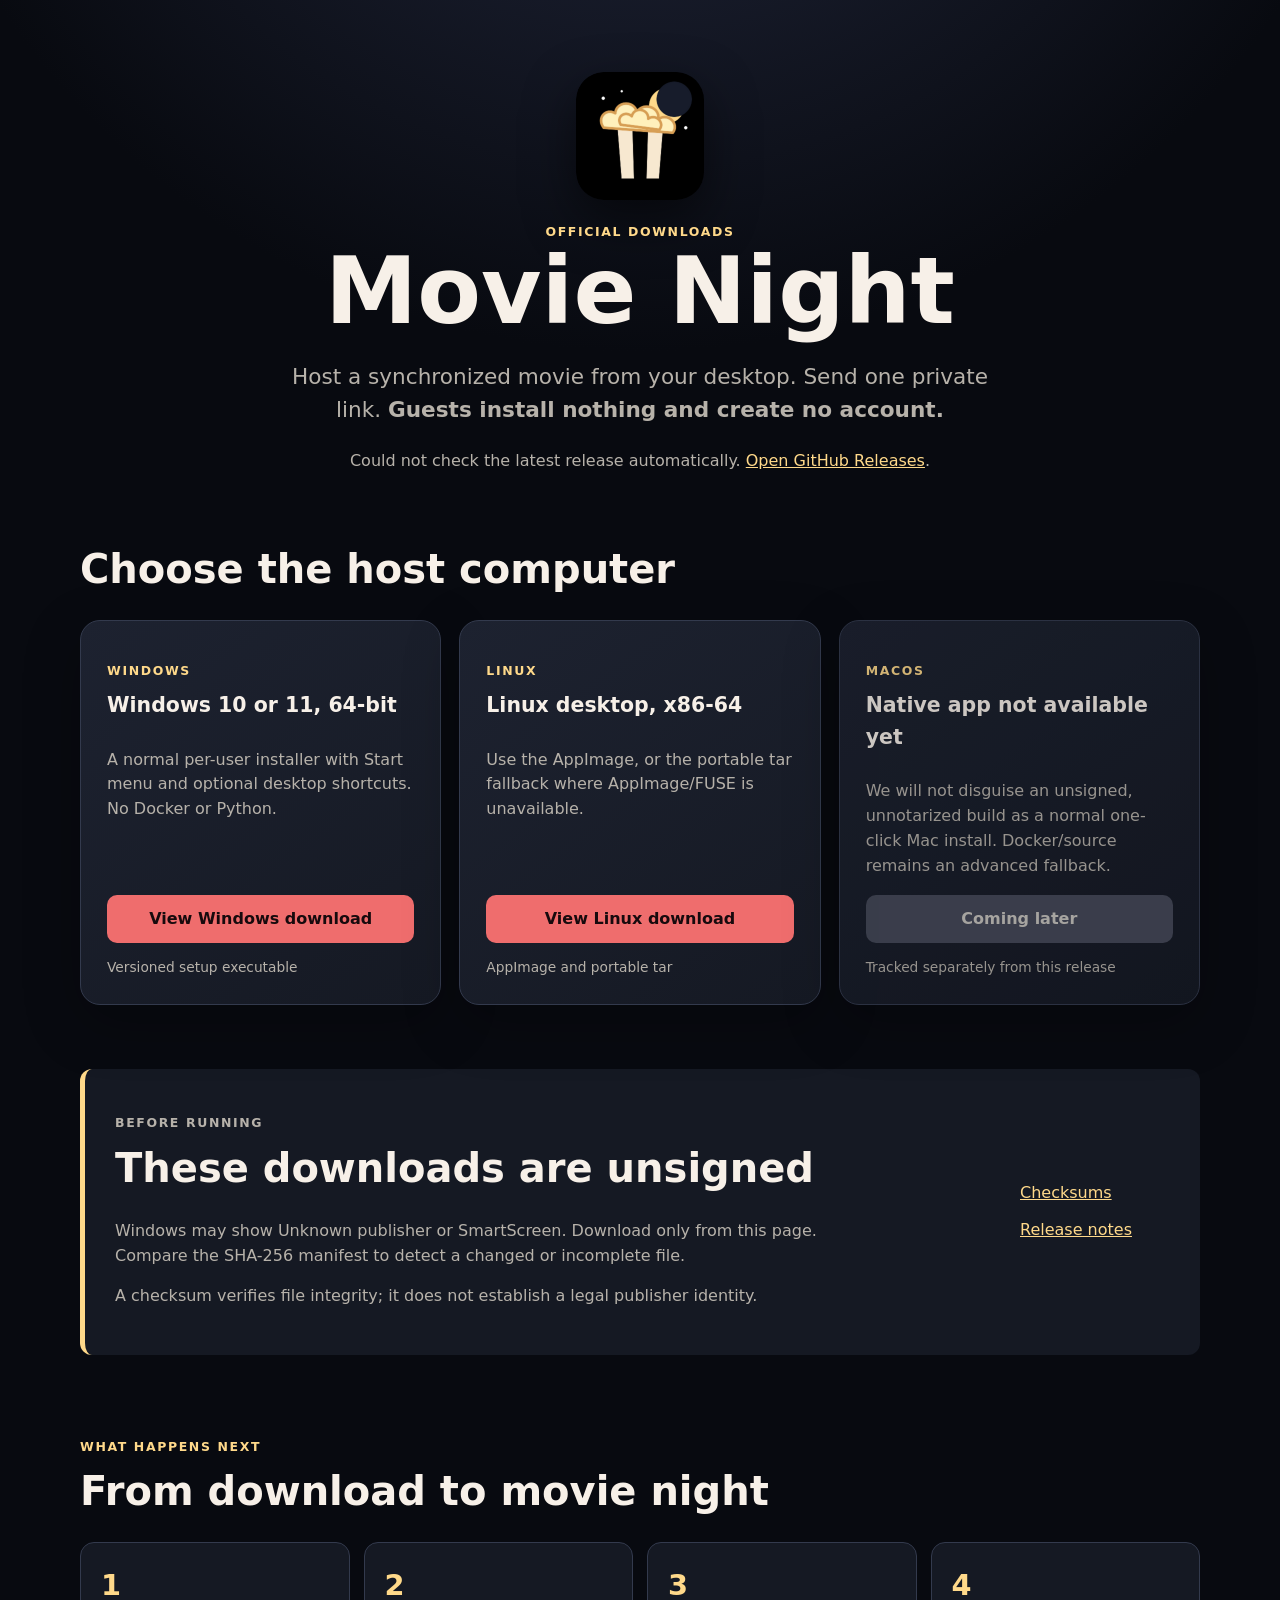
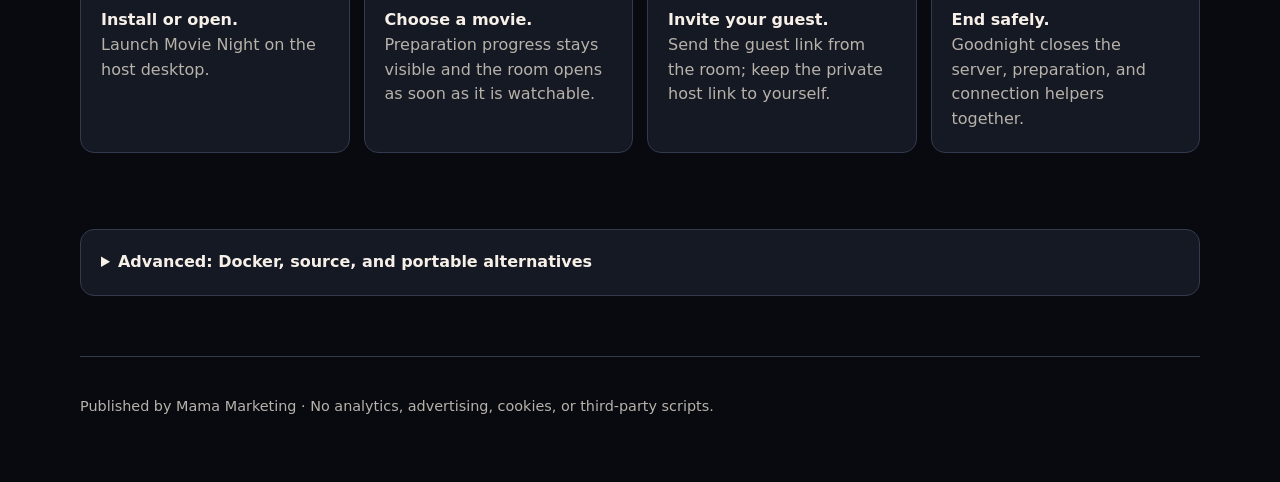
==== index.html @ a57bed76 "docs: launch Movie Night download site" ====
<!doctype html>
<html lang="en">
<head>
  <meta charset="utf-8">
  <meta name="viewport" content="width=device-width, initial-scale=1">
  <meta name="description" content="Official unsigned downloads for Movie Night — host a synchronized movie from your desktop; guests install nothing.">
  <meta name="color-scheme" content="dark">
  <title>Get Movie Night</title>
  <link rel="icon" href="movie-night.png">
  <link rel="stylesheet" href="styles.css">
</head>
<body>
  <header class="hero">
    <img class="logo" src="movie-night.png" width="128" height="128" alt="">
    <p class="eyebrow">Official downloads</p>
    <h1>Movie Night</h1>
    <p class="lede">Host a synchronized movie from your desktop. Send one private link. <strong>Guests install nothing and create no account.</strong></p>
    <p id="release-status" class="release-status" role="status" aria-live="polite">Checking the latest release…</p>
  </header>

  <main>
    <section aria-labelledby="choose-heading">
      <h2 id="choose-heading">Choose the host computer</h2>
      <div class="platforms">
        <article class="card">
          <p class="platform">Windows</p>
          <h3>Windows 10 or 11, 64-bit</h3>
          <p>A normal per-user installer with Start menu and optional desktop shortcuts. No Docker or Python.</p>
          <a id="windows-download" class="button" href="https://github.com/monirul-islam-47/movie-night/releases/latest">View Windows download</a>
          <p id="windows-meta" class="meta">Versioned setup executable</p>
        </article>

        <article class="card">
          <p class="platform">Linux</p>
          <h3>Linux desktop, x86-64</h3>
          <p>Use the AppImage, or the portable tar fallback where AppImage/FUSE is unavailable.</p>
          <a id="linux-download" class="button" href="https://github.com/monirul-islam-47/movie-night/releases/latest">View Linux download</a>
          <p id="linux-meta" class="meta">AppImage and portable tar</p>
        </article>

        <article class="card unavailable">
          <p class="platform">macOS</p>
          <h3>Native app not available yet</h3>
          <p>We will not disguise an unsigned, unnotarized build as a normal one-click Mac install. Docker/source remains an advanced fallback.</p>
          <span class="button disabled" aria-disabled="true">Coming later</span>
          <p class="meta">Tracked separately from this release</p>
        </article>
      </div>
    </section>

    <section class="trust" aria-labelledby="trust-heading">
      <div>
        <p class="eyebrow">Before running</p>
        <h2 id="trust-heading">These downloads are unsigned</h2>
        <p>Windows may show Unknown publisher or SmartScreen. Download only from this page. Compare the SHA-256 manifest to detect a changed or incomplete file.</p>
        <p>A checksum verifies file integrity; it does not establish a legal publisher identity.</p>
      </div>
      <div class="trust-actions">
        <a id="checksums-download" href="https://github.com/monirul-islam-47/movie-night/releases/latest">Checksums</a>
        <a href="https://github.com/monirul-islam-47/movie-night/releases/latest">Release notes</a>
      </div>
    </section>

    <section class="steps" aria-labelledby="steps-heading">
      <p class="eyebrow">What happens next</p>
      <h2 id="steps-heading">From download to movie night</h2>
      <ol>
        <li><strong>Install or open.</strong> Launch Movie Night on the host desktop.</li>
        <li><strong>Choose a movie.</strong> Preparation progress stays visible and the room opens as soon as it is watchable.</li>
        <li><strong>Invite your guest.</strong> Send the guest link from the room; keep the private host link to yourself.</li>
        <li><strong>End safely.</strong> Goodnight closes the server, preparation, and connection helpers together.</li>
      </ol>
    </section>

    <details class="advanced">
      <summary>Advanced: Docker, source, and portable alternatives</summary>
      <p>Docker and source remain supported for technical hosts and as the temporary macOS fallback. The Linux portable tar is available beside the AppImage.</p>
      <p><a href="https://github.com/monirul-islam-47/movie-night/releases/latest">Open all release assets</a></p>
    </details>
  </main>

  <footer>
    <p>Published by Mama Marketing · No analytics, advertising, cookies, or third-party scripts.</p>
  </footer>
  <script src="downloads.js" defer></script>
</body>
</html>
---- styles.css ----
:root {
  color-scheme: dark;
  --bg: #080a10;
  --panel: #151923;
  --panel-2: #1d2230;
  --text: #f7f0e8;
  --muted: #b7b2aa;
  --accent: #ffd98a;
  --red: #ef6d6d;
  --border: #333a4d;
  font-family: Inter, ui-sans-serif, system-ui, -apple-system, BlinkMacSystemFont, "Segoe UI", sans-serif;
}

* { box-sizing: border-box; }
body { margin: 0; background: radial-gradient(circle at 50% -20%, #252b42 0, var(--bg) 48rem); color: var(--text); line-height: 1.55; }
a { color: var(--accent); }
.hero, main, footer { width: min(1120px, calc(100% - 32px)); margin-inline: auto; }
.hero { padding: 72px 0 48px; text-align: center; }
.logo { border-radius: 28px; box-shadow: 0 20px 50px #0008; }
.eyebrow, .platform { margin: 14px 0 4px; color: var(--accent); font-size: .78rem; font-weight: 800; letter-spacing: .13em; text-transform: uppercase; }
h1 { margin: 0; font-size: clamp(2.8rem, 8vw, 5.8rem); line-height: 1; }
h2 { margin: 0 0 20px; font-size: clamp(1.7rem, 4vw, 2.5rem); }
h3 { margin: 5px 0 10px; font-size: 1.28rem; }
.lede { max-width: 720px; margin: 22px auto; color: var(--muted); font-size: clamp(1.1rem, 2.5vw, 1.35rem); }
.release-status { min-height: 1.6em; color: var(--muted); }
.platforms { display: grid; grid-template-columns: repeat(3, 1fr); gap: 18px; }
.card { display: flex; flex-direction: column; min-height: 330px; padding: 26px; border: 1px solid var(--border); border-radius: 20px; background: linear-gradient(145deg, var(--panel-2), var(--panel)); box-shadow: 0 18px 55px #0004; }
.card p:not(.platform, .meta) { color: var(--muted); }
.card .button { margin-top: auto; }
.button { display: inline-flex; justify-content: center; padding: 12px 16px; border-radius: 10px; background: var(--red); color: #170a0d; font-weight: 850; text-decoration: none; }
.button:hover, .button:focus-visible { background: #ff8585; outline: 3px solid var(--accent); outline-offset: 3px; }
.button.disabled { background: #454958; color: #c9c6c0; }
.meta { margin-bottom: 0; color: var(--muted); font-size: .86rem; }
.unavailable { opacity: .82; }
.trust { display: grid; grid-template-columns: 1fr auto; gap: 30px; margin: 64px 0 28px; padding: 30px; border-left: 5px solid var(--accent); border-radius: 12px; background: var(--panel); }
.trust p { max-width: 720px; color: var(--muted); }
.trust-actions { display: flex; flex-direction: column; justify-content: center; gap: 12px; min-width: 150px; }
.steps { padding: 40px 0; }
.steps ol { display: grid; grid-template-columns: repeat(4, 1fr); gap: 14px; padding: 0; list-style: none; counter-reset: steps; }
.steps li { padding: 20px; border: 1px solid var(--border); border-radius: 14px; background: var(--panel); color: var(--muted); counter-increment: steps; }
.steps li::before { content: counter(steps); display: block; color: var(--accent); font-size: 1.8rem; font-weight: 900; }
.steps strong { display: block; color: var(--text); }
.advanced { margin: 20px 0 60px; padding: 20px; border: 1px solid var(--border); border-radius: 14px; background: var(--panel); }
.advanced summary { cursor: pointer; font-weight: 800; }
footer { padding: 24px 0 50px; border-top: 1px solid var(--border); color: var(--muted); font-size: .9rem; }

@media (max-width: 820px) {
  .platforms, .steps ol { grid-template-columns: 1fr; }
  .card { min-height: 0; }
  .card .button { margin-top: 16px; }
  .trust { grid-template-columns: 1fr; }
}

@media (prefers-reduced-motion: no-preference) {
  .button { transition: background-color .15s ease, transform .15s ease; }
  .button:hover { transform: translateY(-1px); }
}
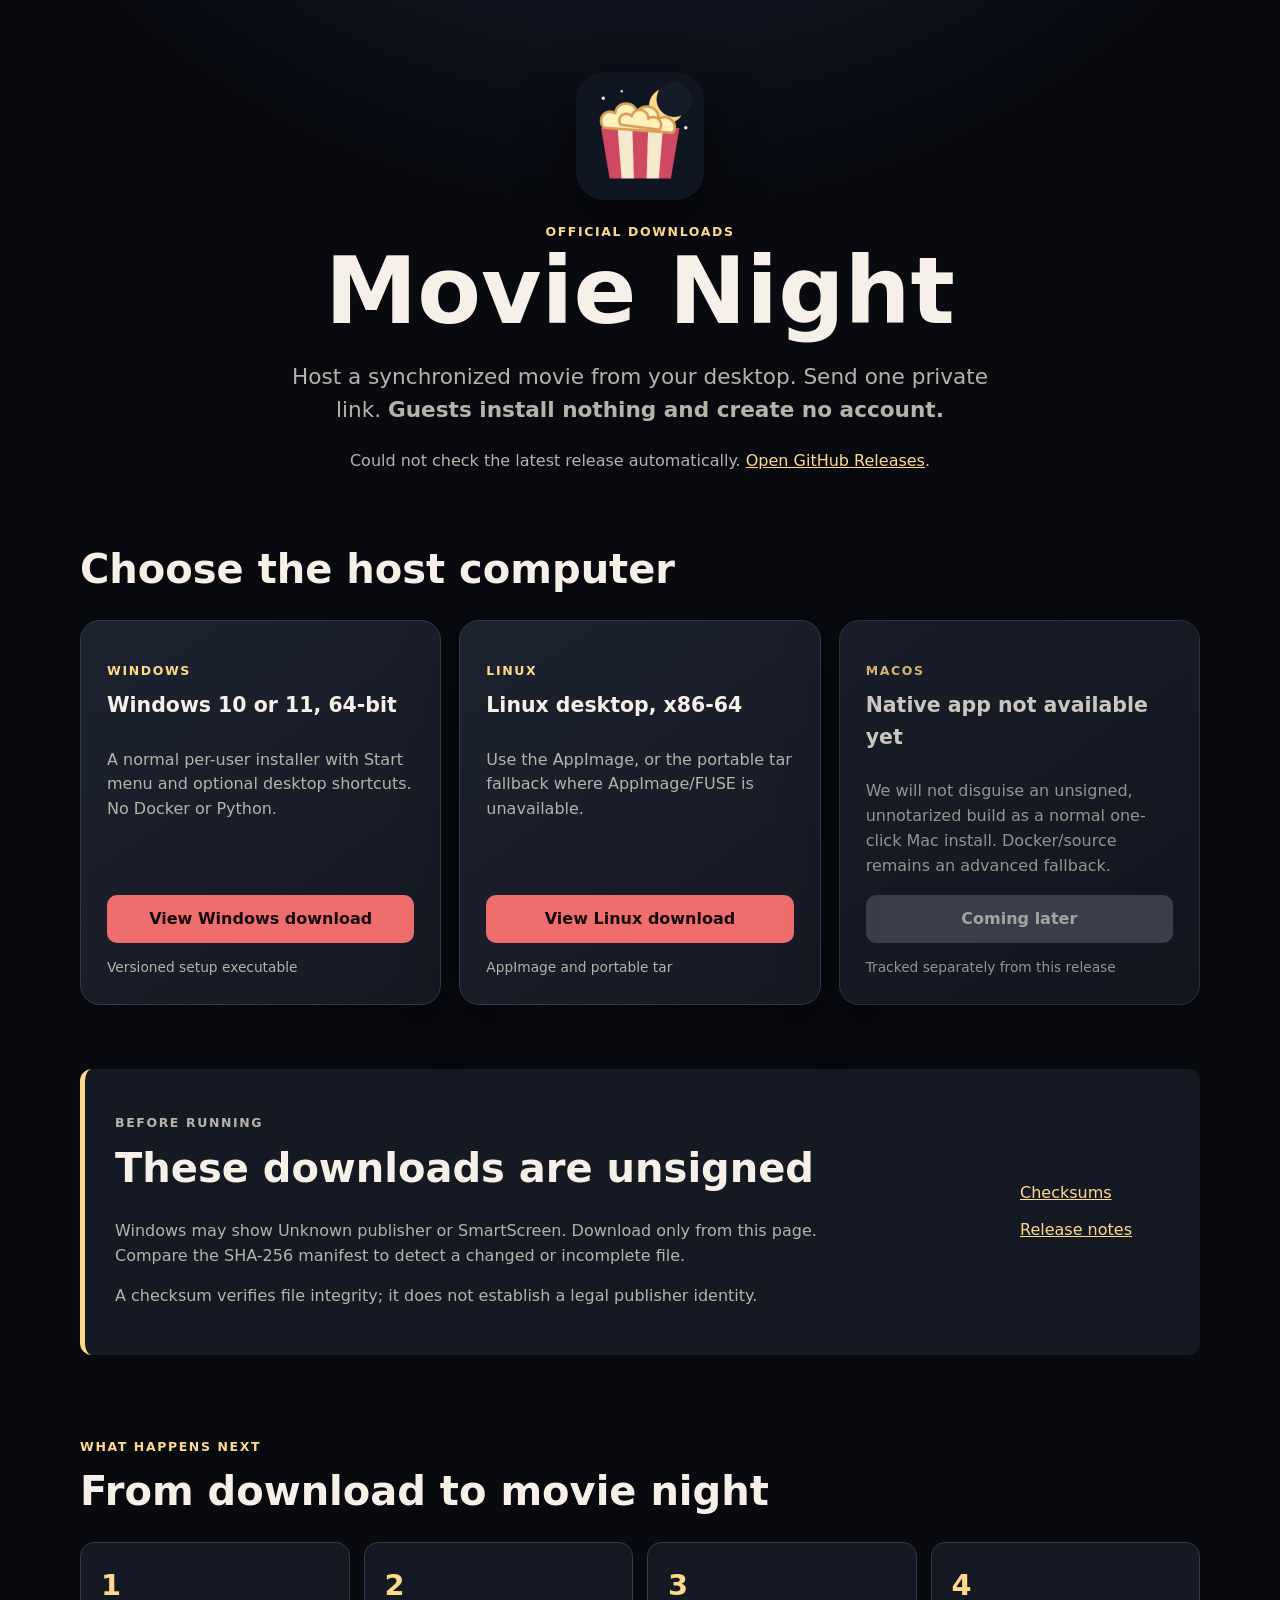
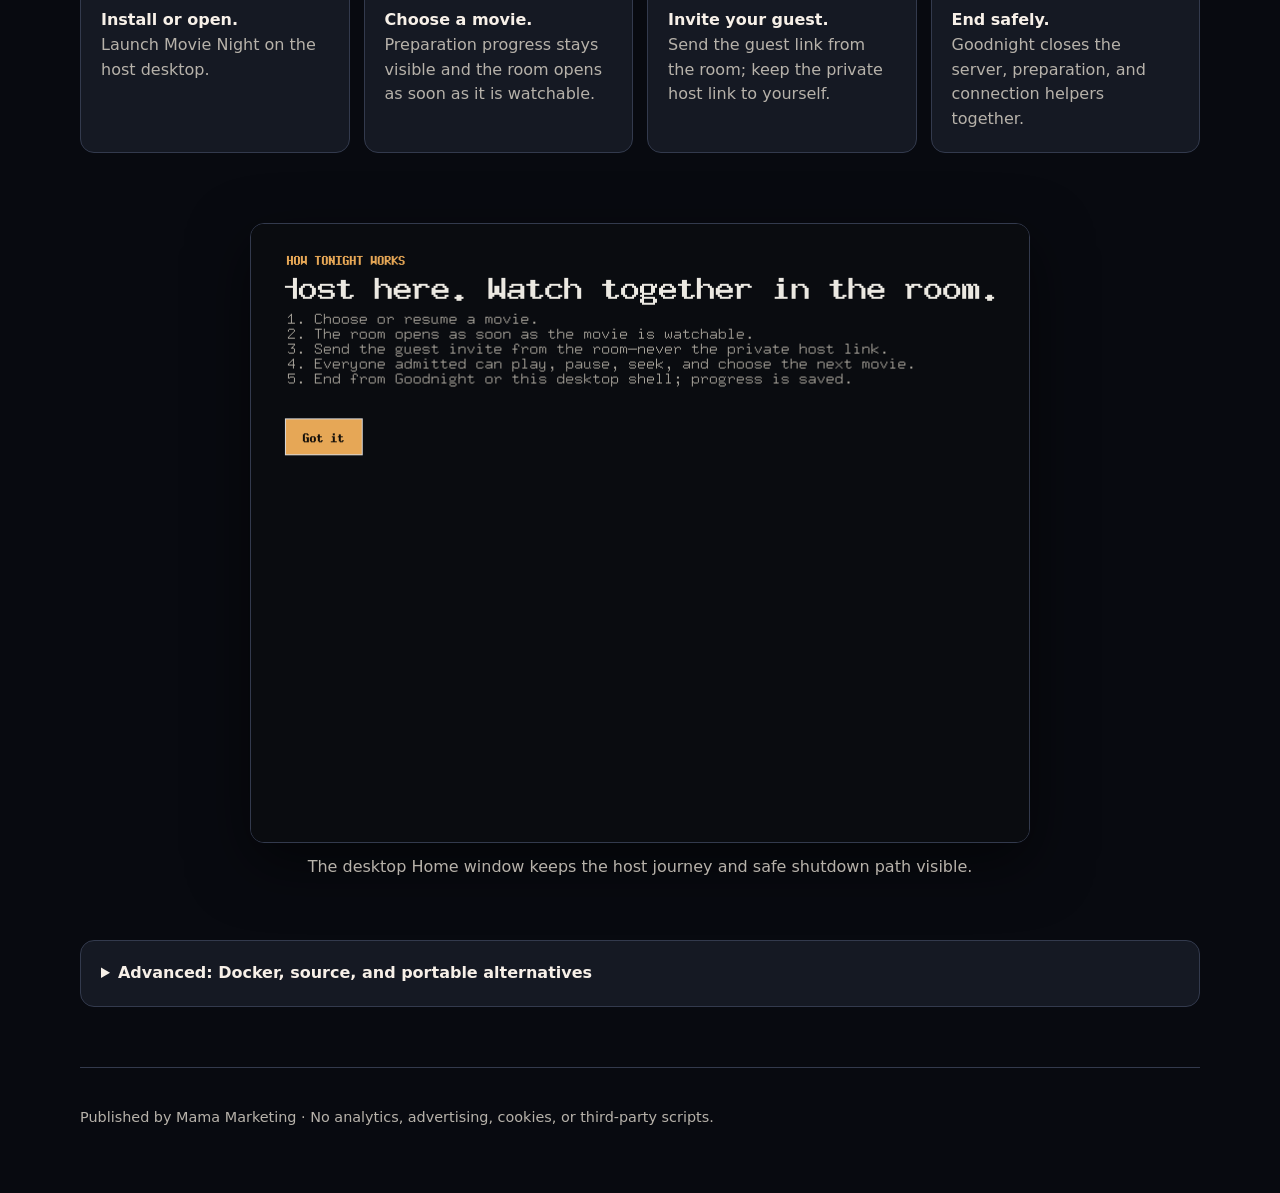
==== commit 36b71a0c: "docs: add verified desktop release preview" ====
--- a/index.html
+++ b/index.html
@@ -72,6 +72,13 @@
       </ol>
     </section>
 
+    <figure class="product-shot">
+      <img src="screenshots/desktop-home.png" width="780" height="620"
+           alt="Movie Night desktop Home window explaining the five steps from choosing a movie through safely ending the room."
+           loading="lazy">
+      <figcaption>The desktop Home window keeps the host journey and safe shutdown path visible.</figcaption>
+    </figure>
+
     <details class="advanced">
       <summary>Advanced: Docker, source, and portable alternatives</summary>
       <p>Docker and source remain supported for technical hosts and as the temporary macOS fallback. The Linux portable tar is available beside the AppImage.</p>
--- a/styles.css
+++ b/styles.css
@@ -40,6 +40,9 @@
 .steps li { padding: 20px; border: 1px solid var(--border); border-radius: 14px; background: var(--panel); color: var(--muted); counter-increment: steps; }
 .steps li::before { content: counter(steps); display: block; color: var(--accent); font-size: 1.8rem; font-weight: 900; }
 .steps strong { display: block; color: var(--text); }
+.product-shot { margin: 14px auto 60px; }
+.product-shot img { display: block; width: min(100%, 780px); height: auto; margin: auto; border: 1px solid var(--border); border-radius: 14px; box-shadow: 0 20px 60px #0008; }
+.product-shot figcaption { margin-top: 12px; color: var(--muted); text-align: center; }
 .advanced { margin: 20px 0 60px; padding: 20px; border: 1px solid var(--border); border-radius: 14px; background: var(--panel); }
 .advanced summary { cursor: pointer; font-weight: 800; }
 footer { padding: 24px 0 50px; border-top: 1px solid var(--border); color: var(--muted); font-size: .9rem; }
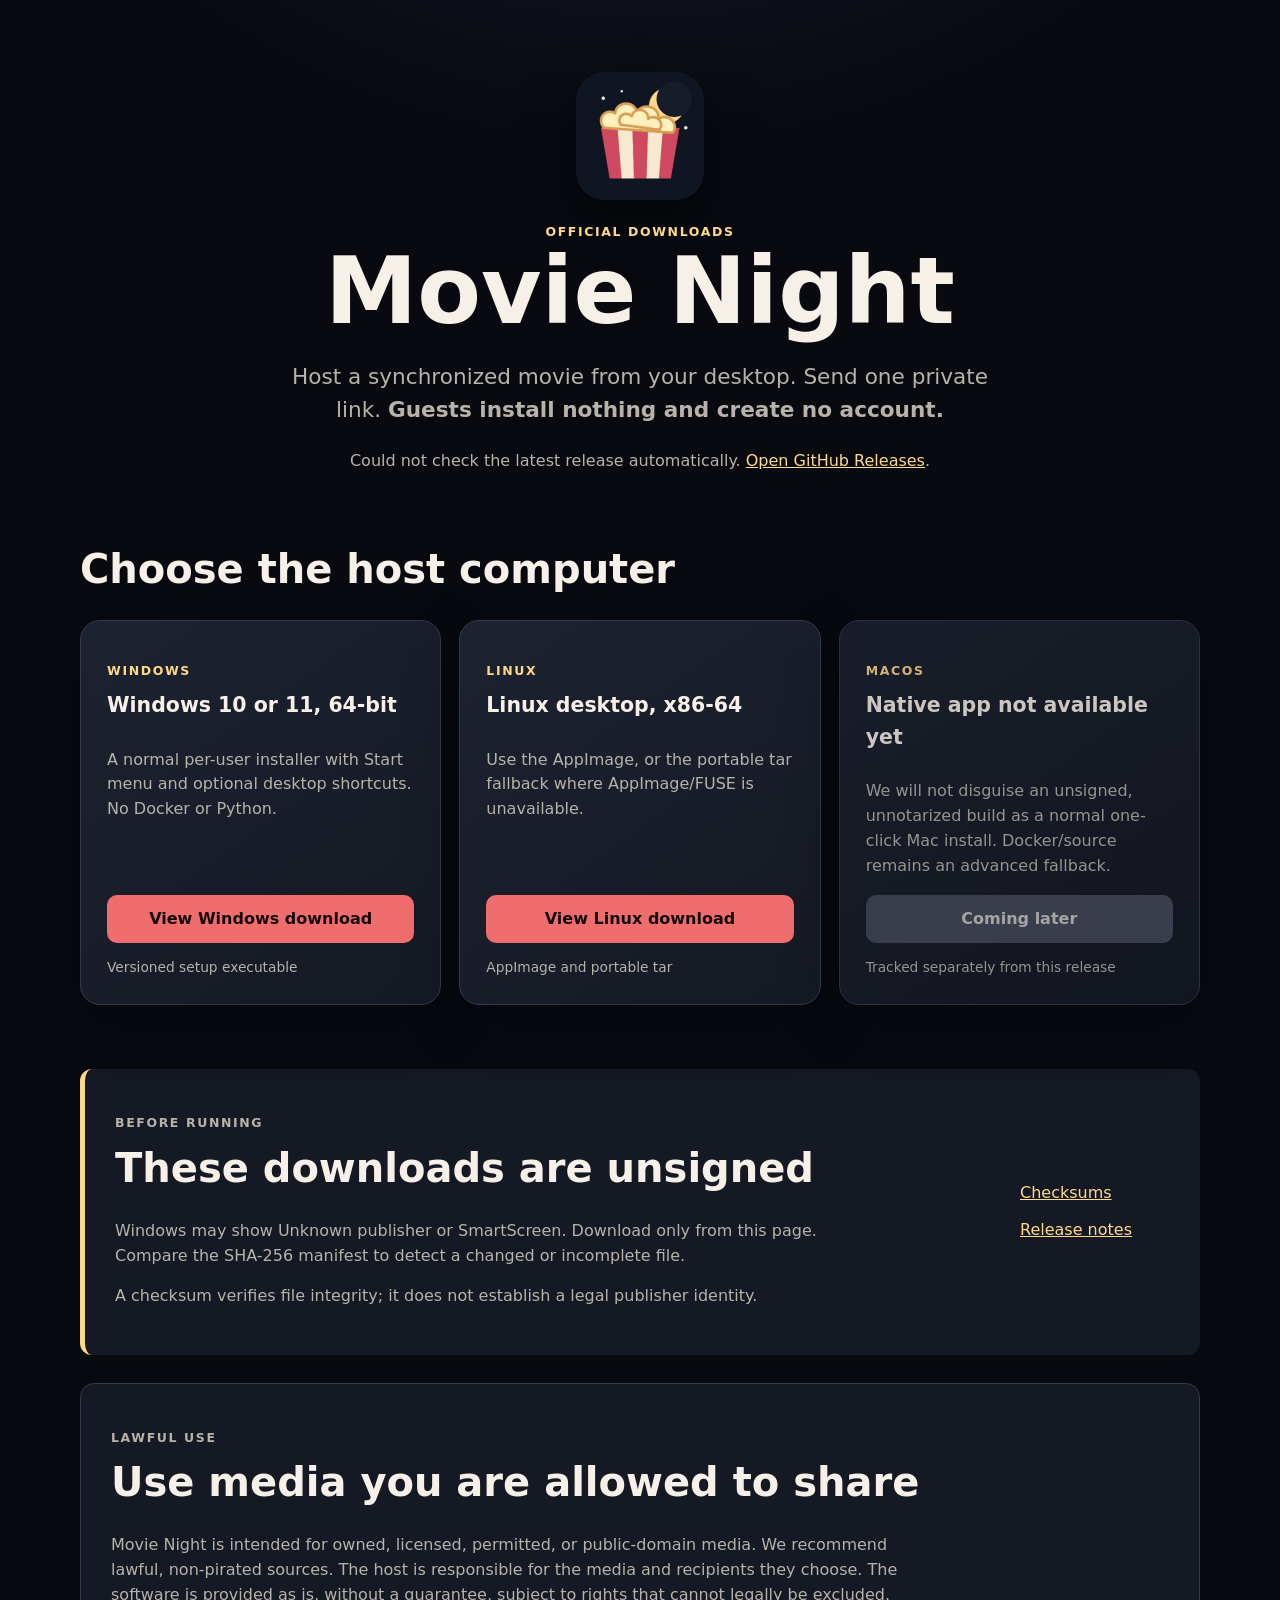
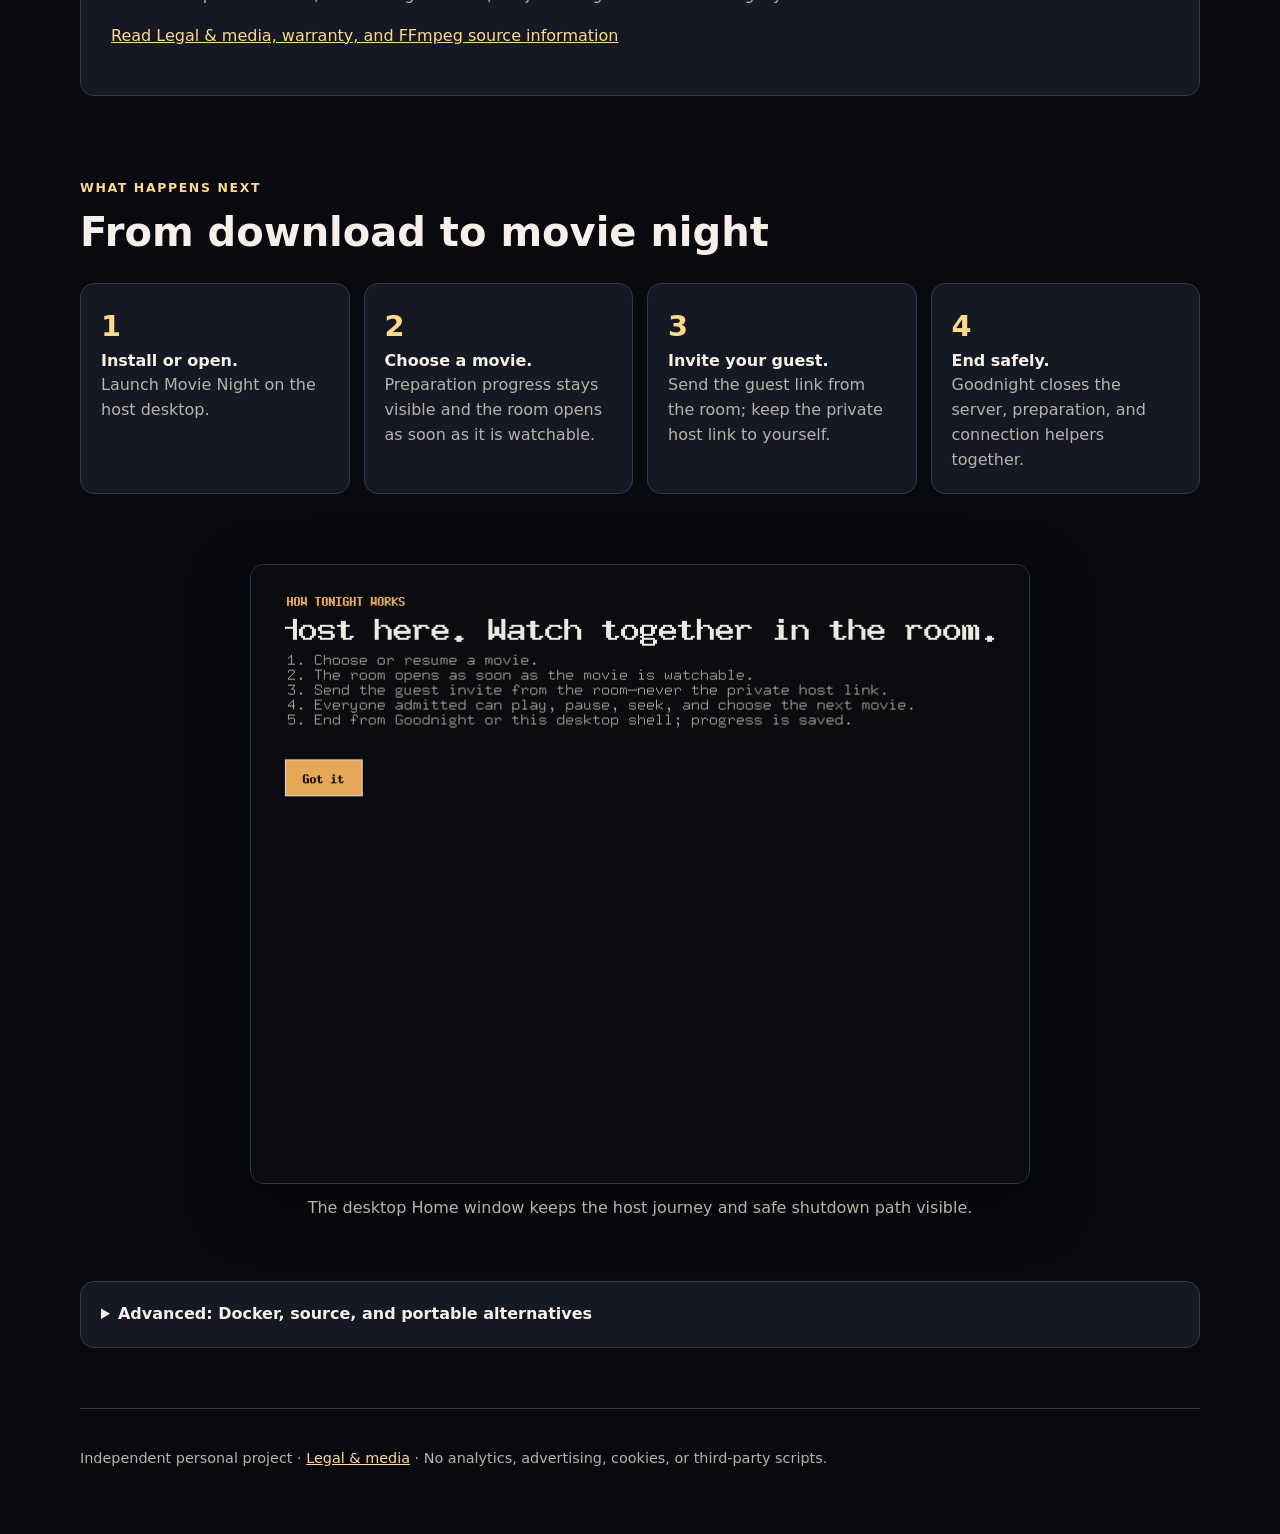
==== commit bee47c1d: "docs: identify independent project and lawful use" ====
--- a/index.html
+++ b/index.html
@@ -61,6 +61,16 @@
       </div>
     </section>
 
+    <section class="legal-summary" aria-labelledby="legal-heading">
+      <p class="eyebrow">Lawful use</p>
+      <h2 id="legal-heading">Use media you are allowed to share</h2>
+      <p>Movie Night is intended for owned, licensed, permitted, or public-domain
+        media. We recommend lawful, non-pirated sources. The host is responsible
+        for the media and recipients they choose. The software is provided as
+        is, without a guarantee, subject to rights that cannot legally be excluded.</p>
+      <p><a href="legal.html">Read Legal &amp; media, warranty, and FFmpeg source information</a></p>
+    </section>
+
     <section class="steps" aria-labelledby="steps-heading">
       <p class="eyebrow">What happens next</p>
       <h2 id="steps-heading">From download to movie night</h2>
@@ -87,7 +97,7 @@
   </main>
 
   <footer>
-    <p>Published by Mama Marketing · No analytics, advertising, cookies, or third-party scripts.</p>
+    <p>Independent personal project · <a href="legal.html">Legal &amp; media</a> · No analytics, advertising, cookies, or third-party scripts.</p>
   </footer>
   <script src="downloads.js" defer></script>
 </body>
--- a/styles.css
+++ b/styles.css
@@ -35,6 +35,8 @@
 .trust { display: grid; grid-template-columns: 1fr auto; gap: 30px; margin: 64px 0 28px; padding: 30px; border-left: 5px solid var(--accent); border-radius: 12px; background: var(--panel); }
 .trust p { max-width: 720px; color: var(--muted); }
 .trust-actions { display: flex; flex-direction: column; justify-content: center; gap: 12px; min-width: 150px; }
+.legal-summary { margin: 28px 0; padding: 30px; border: 1px solid var(--border); border-radius: 14px; background: var(--panel); }
+.legal-summary p { max-width: 800px; color: var(--muted); }
 .steps { padding: 40px 0; }
 .steps ol { display: grid; grid-template-columns: repeat(4, 1fr); gap: 14px; padding: 0; list-style: none; counter-reset: steps; }
 .steps li { padding: 20px; border: 1px solid var(--border); border-radius: 14px; background: var(--panel); color: var(--muted); counter-increment: steps; }
@@ -46,6 +48,10 @@
 .advanced { margin: 20px 0 60px; padding: 20px; border: 1px solid var(--border); border-radius: 14px; background: var(--panel); }
 .advanced summary { cursor: pointer; font-weight: 800; }
 footer { padding: 24px 0 50px; border-top: 1px solid var(--border); color: var(--muted); font-size: .9rem; }
+.legal-page { max-width: 800px; padding: 56px 0; }
+.legal-page h1 { margin-bottom: 32px; font-size: clamp(2.4rem, 7vw, 4.8rem); }
+.legal-page h2 { margin-top: 42px; }
+.legal-page p { color: var(--muted); }
 
 @media (max-width: 820px) {
   .platforms, .steps ol { grid-template-columns: 1fr; }
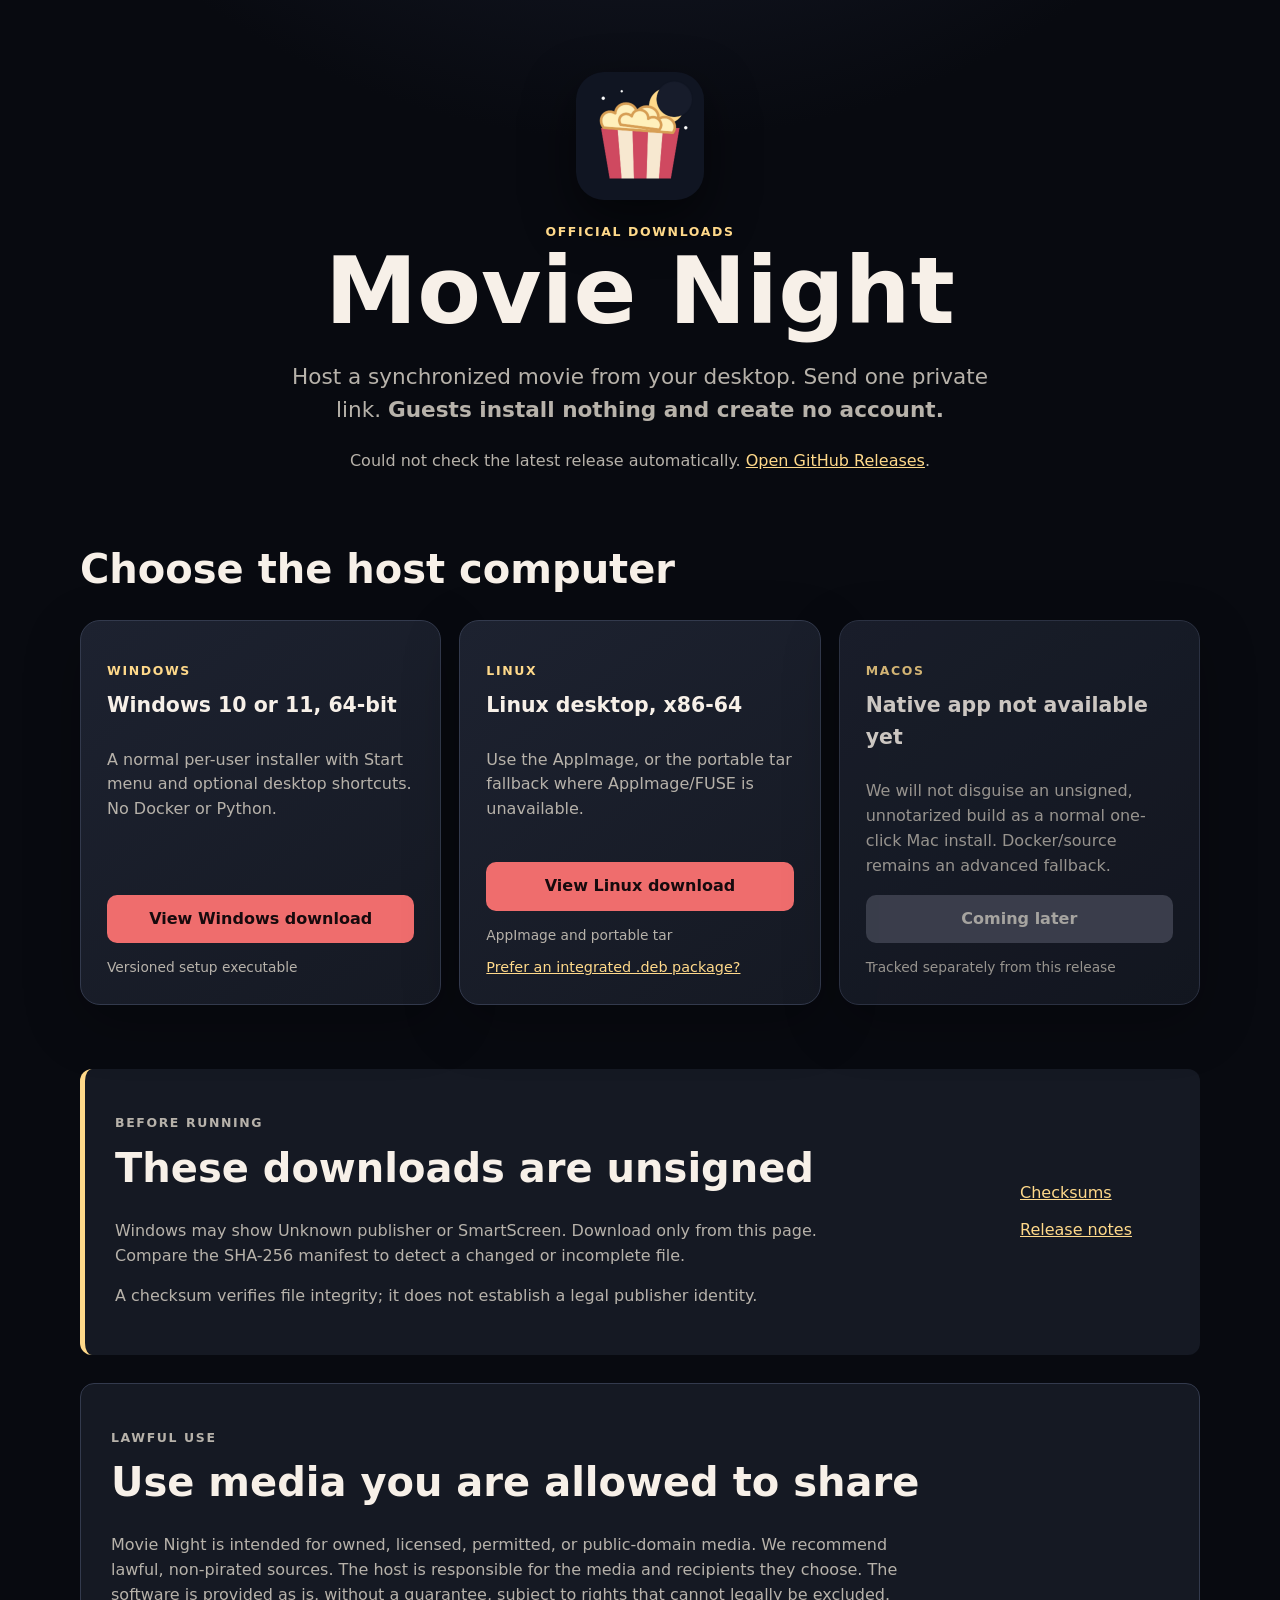
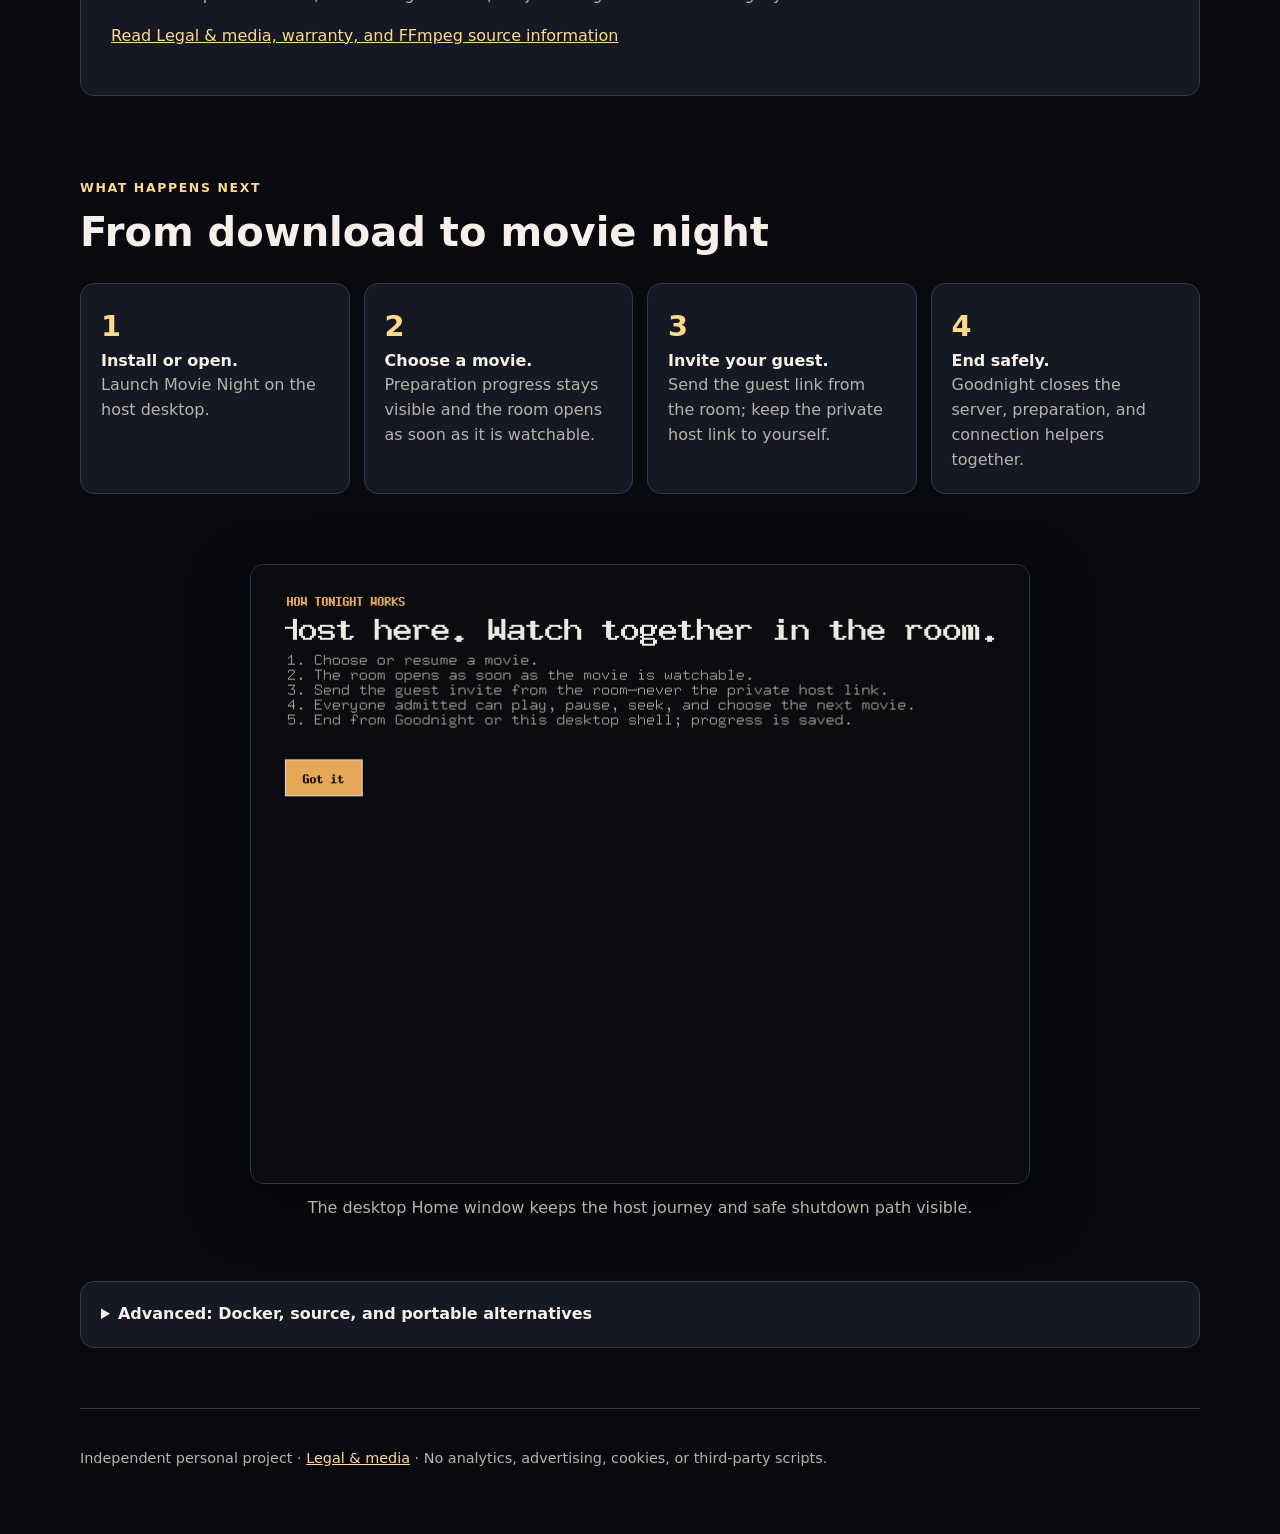
==== commit a9e58a62: "docs: publish Linux distribution options" ====
--- a/index.html
+++ b/index.html
@@ -36,6 +36,7 @@
           <p>Use the AppImage, or the portable tar fallback where AppImage/FUSE is unavailable.</p>
           <a id="linux-download" class="button" href="https://github.com/monirul-islam-47/movie-night/releases/latest">View Linux download</a>
           <p id="linux-meta" class="meta">AppImage and portable tar</p>
+          <a id="linux-deb-download" class="secondary-download" href="https://github.com/monirul-islam-47/movie-night/releases/latest">Prefer an integrated .deb package?</a>
         </article>
 
         <article class="card unavailable">
@@ -91,7 +92,7 @@
 
     <details class="advanced">
       <summary>Advanced: Docker, source, and portable alternatives</summary>
-      <p>Docker and source remain supported for technical hosts and as the temporary macOS fallback. The Linux portable tar is available beside the AppImage.</p>
+      <p>Docker and source remain supported for technical hosts and as the temporary macOS fallback. Linux also provides an integrated <code>.deb</code> and a portable tar beside the AppImage.</p>
       <p><a href="https://github.com/monirul-islam-47/movie-night/releases/latest">Open all release assets</a></p>
     </details>
   </main>
--- a/styles.css
+++ b/styles.css
@@ -31,6 +31,7 @@
 .button:hover, .button:focus-visible { background: #ff8585; outline: 3px solid var(--accent); outline-offset: 3px; }
 .button.disabled { background: #454958; color: #c9c6c0; }
 .meta { margin-bottom: 0; color: var(--muted); font-size: .86rem; }
+.secondary-download { margin-top: 10px; font-size: .9rem; }
 .unavailable { opacity: .82; }
 .trust { display: grid; grid-template-columns: 1fr auto; gap: 30px; margin: 64px 0 28px; padding: 30px; border-left: 5px solid var(--accent); border-radius: 12px; background: var(--panel); }
 .trust p { max-width: 720px; color: var(--muted); }
